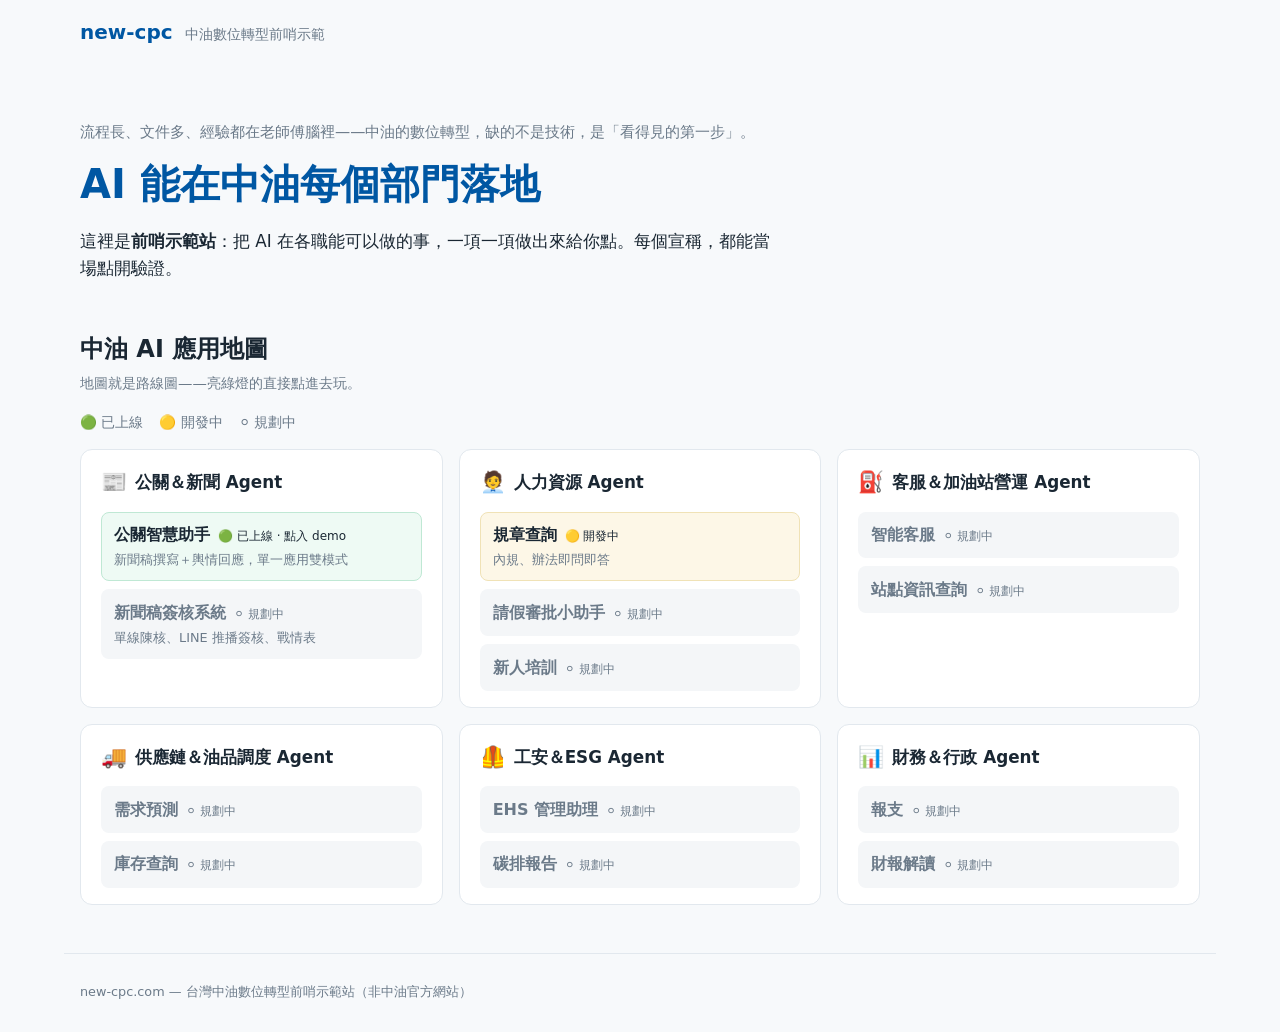
==== index.html @ 1ccafc50 "deploy: new-cpc/new-cpc@97434ff7803a4c97a3568c76634db798d4441cfb" ====
<!DOCTYPE html><html lang="zh-TW" data-astro-cid-hkbrpulz><head><meta charset="UTF-8"><meta name="viewport" content="width=device-width, initial-scale=1.0"><meta name="description" content="AI 能在中油每個部門落地——每個宣稱都能當場點開驗證的前哨示範站。"><link rel="icon" type="image/svg+xml" href="/favicon.svg"><link rel="manifest" href="/manifest.webmanifest"><link rel="apple-touch-icon" href="/pwa-192.png"><meta name="theme-color" content="#0057a3"><meta name="generator" content="Astro v7.0.5"><title>new-cpc｜台灣中油數位轉型前哨示範</title><script type="module">`serviceWorker`in navigator&&navigator.serviceWorker.register(`/sw.js`);</script><style>:root{--color-bg:#f7f9fb;--color-text:#1a2733;--color-brand:#0057a3;--color-accent:#00a06a;--color-muted:#6b7a89;--max-width:72rem}*{box-sizing:border-box}body{background:var(--color-bg);color:var(--color-text);margin:0;font-family:PingFang TC,Noto Sans TC,system-ui,sans-serif;line-height:1.6}main{max-width:var(--max-width);margin:0 auto;padding:1.5rem 1rem 3rem}.site-header[data-astro-cid-hkbrpulz]{max-width:var(--max-width);align-items:baseline;gap:.75rem;margin:0 auto;padding:1rem;display:flex}.brand[data-astro-cid-hkbrpulz]{color:var(--color-brand);font-size:1.25rem;font-weight:700;text-decoration:none}.tagline[data-astro-cid-hkbrpulz]{color:var(--color-muted);font-size:.9rem}.site-footer[data-astro-cid-hkbrpulz]{max-width:var(--max-width);color:var(--color-muted);border-top:1px solid #e2e8ee;margin:0 auto;padding:1rem;font-size:.8rem}
.map-legend[data-astro-cid-ywxj5p4a]{color:var(--color-muted);flex-wrap:wrap;gap:1rem;margin-bottom:1rem;font-size:.85rem;display:flex}.app-map[data-astro-cid-ywxj5p4a]{grid-template-columns:repeat(auto-fit,minmax(17rem,1fr));gap:1rem;display:grid}.domain[data-astro-cid-ywxj5p4a]{background:#fff;border:1px solid #e2e8ee;border-radius:.75rem;padding:1rem 1.25rem}.domain[data-astro-cid-ywxj5p4a] h3[data-astro-cid-ywxj5p4a]{align-items:center;gap:.5rem;margin:0 0 .75rem;font-size:1.05rem;display:flex}.domain-icon[data-astro-cid-ywxj5p4a]{font-size:1.3rem}.domain[data-astro-cid-ywxj5p4a] ul[data-astro-cid-ywxj5p4a]{flex-direction:column;gap:.5rem;margin:0;padding:0;list-style:none;display:flex}.app-node[data-astro-cid-ywxj5p4a]>a[data-astro-cid-ywxj5p4a],.app-node[data-astro-cid-ywxj5p4a]>div[data-astro-cid-ywxj5p4a]{border:1px solid #0000;border-radius:.5rem;padding:.6rem .75rem;display:block}.app-node[data-astro-cid-ywxj5p4a]>a[data-astro-cid-ywxj5p4a]{color:inherit;background:#eefaf4;border-color:#bfe8d4;text-decoration:none;transition:transform .12s,box-shadow .12s}.app-node[data-astro-cid-ywxj5p4a]>a[data-astro-cid-ywxj5p4a]:hover{transform:translateY(-2px);box-shadow:0 4px 12px #0057a31f}.status-dev[data-astro-cid-ywxj5p4a]>div[data-astro-cid-ywxj5p4a]{background:#fdf7e7;border-color:#f0e2b6}.status-planned[data-astro-cid-ywxj5p4a]>div[data-astro-cid-ywxj5p4a]{color:var(--color-muted);background:#f4f6f8}.app-name[data-astro-cid-ywxj5p4a]{margin-right:.5rem;font-weight:600}.badge[data-astro-cid-ywxj5p4a]{white-space:nowrap;font-size:.75rem}.blurb[data-astro-cid-ywxj5p4a]{color:var(--color-muted);margin-top:.15rem;font-size:.8rem;display:block}.hero[data-astro-cid-lcdefpme]{max-width:44rem;padding:2rem 0 1.5rem}.pain[data-astro-cid-lcdefpme]{color:var(--color-muted);margin:0 0 .5rem;font-size:.95rem}h1[data-astro-cid-lcdefpme]{color:var(--color-brand);margin:0 0 .75rem;font-size:clamp(1.75rem,4vw,2.5rem)}.positioning[data-astro-cid-lcdefpme]{margin:0;font-size:1.05rem}.map-section[data-astro-cid-lcdefpme] h2[data-astro-cid-lcdefpme]{margin:1.5rem 0 .25rem}.map-hint[data-astro-cid-lcdefpme]{color:var(--color-muted);margin:0 0 1rem;font-size:.9rem}
</style></head><body data-astro-cid-hkbrpulz><header class="site-header" data-astro-cid-hkbrpulz><a href="/" class="brand" data-astro-cid-hkbrpulz>new-cpc</a><span class="tagline" data-astro-cid-hkbrpulz>中油數位轉型前哨示範</span></header><main data-astro-cid-hkbrpulz><section class="hero" data-astro-cid-lcdefpme><p class="pain" data-astro-cid-lcdefpme>流程長、文件多、經驗都在老師傅腦裡——中油的數位轉型，缺的不是技術，是「看得見的第一步」。</p><h1 data-astro-cid-lcdefpme>AI 能在中油每個部門落地</h1><p class="positioning" data-astro-cid-lcdefpme>這裡是<strong data-astro-cid-lcdefpme>前哨示範站</strong>：把 AI 在各職能可以做的事，一項一項做出來給你點。每個宣稱，都能當場點開驗證。</p></section><section class="map-section" aria-labelledby="map-title" data-astro-cid-lcdefpme><h2 id="map-title" data-astro-cid-lcdefpme>中油 AI 應用地圖</h2><p class="map-hint" data-astro-cid-lcdefpme>地圖就是路線圖——亮綠燈的直接點進去玩。</p><div class="map-legend" aria-label="狀態圖例" data-astro-cid-ywxj5p4a><span class="legend-item" data-astro-cid-ywxj5p4a>🟢 已上線</span><span class="legend-item" data-astro-cid-ywxj5p4a>🟡 開發中</span><span class="legend-item" data-astro-cid-ywxj5p4a>⚪ 規劃中</span></div><div class="app-map" data-astro-cid-ywxj5p4a><section class="domain" aria-labelledby="domain-pr" data-astro-cid-ywxj5p4a><h3 id="domain-pr" data-astro-cid-ywxj5p4a><span class="domain-icon" aria-hidden="true" data-astro-cid-ywxj5p4a>📰</span>公關＆新聞 Agent</h3><ul data-astro-cid-ywxj5p4a><li class="app-node status-live" data-astro-cid-ywxj5p4a><a href="/apps/pr-assistant/" data-astro-cid-ywxj5p4a><span class="app-name" data-astro-cid-ywxj5p4a>公關智慧助手</span><span class="badge" data-astro-cid-ywxj5p4a>🟢 已上線 · 點入 demo</span><span class="blurb" data-astro-cid-ywxj5p4a>新聞稿撰寫＋輿情回應，單一應用雙模式</span></a></li><li class="app-node status-planned" data-astro-cid-ywxj5p4a><div data-astro-cid-ywxj5p4a><span class="app-name" data-astro-cid-ywxj5p4a>新聞稿簽核系統</span><span class="badge" data-astro-cid-ywxj5p4a>⚪ 規劃中</span><span class="blurb" data-astro-cid-ywxj5p4a>單線陳核、LINE 推播簽核、戰情表</span></div></li></ul></section><section class="domain" aria-labelledby="domain-hr" data-astro-cid-ywxj5p4a><h3 id="domain-hr" data-astro-cid-ywxj5p4a><span class="domain-icon" aria-hidden="true" data-astro-cid-ywxj5p4a>🧑‍💼</span>人力資源 Agent</h3><ul data-astro-cid-ywxj5p4a><li class="app-node status-dev" data-astro-cid-ywxj5p4a><div data-astro-cid-ywxj5p4a><span class="app-name" data-astro-cid-ywxj5p4a>規章查詢</span><span class="badge" data-astro-cid-ywxj5p4a>🟡 開發中</span><span class="blurb" data-astro-cid-ywxj5p4a>內規、辦法即問即答</span></div></li><li class="app-node status-planned" data-astro-cid-ywxj5p4a><div data-astro-cid-ywxj5p4a><span class="app-name" data-astro-cid-ywxj5p4a>請假審批小助手</span><span class="badge" data-astro-cid-ywxj5p4a>⚪ 規劃中</span></div></li><li class="app-node status-planned" data-astro-cid-ywxj5p4a><div data-astro-cid-ywxj5p4a><span class="app-name" data-astro-cid-ywxj5p4a>新人培訓</span><span class="badge" data-astro-cid-ywxj5p4a>⚪ 規劃中</span></div></li></ul></section><section class="domain" aria-labelledby="domain-service" data-astro-cid-ywxj5p4a><h3 id="domain-service" data-astro-cid-ywxj5p4a><span class="domain-icon" aria-hidden="true" data-astro-cid-ywxj5p4a>⛽</span>客服＆加油站營運 Agent</h3><ul data-astro-cid-ywxj5p4a><li class="app-node status-planned" data-astro-cid-ywxj5p4a><div data-astro-cid-ywxj5p4a><span class="app-name" data-astro-cid-ywxj5p4a>智能客服</span><span class="badge" data-astro-cid-ywxj5p4a>⚪ 規劃中</span></div></li><li class="app-node status-planned" data-astro-cid-ywxj5p4a><div data-astro-cid-ywxj5p4a><span class="app-name" data-astro-cid-ywxj5p4a>站點資訊查詢</span><span class="badge" data-astro-cid-ywxj5p4a>⚪ 規劃中</span></div></li></ul></section><section class="domain" aria-labelledby="domain-supply" data-astro-cid-ywxj5p4a><h3 id="domain-supply" data-astro-cid-ywxj5p4a><span class="domain-icon" aria-hidden="true" data-astro-cid-ywxj5p4a>🚚</span>供應鏈＆油品調度 Agent</h3><ul data-astro-cid-ywxj5p4a><li class="app-node status-planned" data-astro-cid-ywxj5p4a><div data-astro-cid-ywxj5p4a><span class="app-name" data-astro-cid-ywxj5p4a>需求預測</span><span class="badge" data-astro-cid-ywxj5p4a>⚪ 規劃中</span></div></li><li class="app-node status-planned" data-astro-cid-ywxj5p4a><div data-astro-cid-ywxj5p4a><span class="app-name" data-astro-cid-ywxj5p4a>庫存查詢</span><span class="badge" data-astro-cid-ywxj5p4a>⚪ 規劃中</span></div></li></ul></section><section class="domain" aria-labelledby="domain-ehs" data-astro-cid-ywxj5p4a><h3 id="domain-ehs" data-astro-cid-ywxj5p4a><span class="domain-icon" aria-hidden="true" data-astro-cid-ywxj5p4a>🦺</span>工安＆ESG Agent</h3><ul data-astro-cid-ywxj5p4a><li class="app-node status-planned" data-astro-cid-ywxj5p4a><div data-astro-cid-ywxj5p4a><span class="app-name" data-astro-cid-ywxj5p4a>EHS 管理助理</span><span class="badge" data-astro-cid-ywxj5p4a>⚪ 規劃中</span></div></li><li class="app-node status-planned" data-astro-cid-ywxj5p4a><div data-astro-cid-ywxj5p4a><span class="app-name" data-astro-cid-ywxj5p4a>碳排報告</span><span class="badge" data-astro-cid-ywxj5p4a>⚪ 規劃中</span></div></li></ul></section><section class="domain" aria-labelledby="domain-finance" data-astro-cid-ywxj5p4a><h3 id="domain-finance" data-astro-cid-ywxj5p4a><span class="domain-icon" aria-hidden="true" data-astro-cid-ywxj5p4a>📊</span>財務＆行政 Agent</h3><ul data-astro-cid-ywxj5p4a><li class="app-node status-planned" data-astro-cid-ywxj5p4a><div data-astro-cid-ywxj5p4a><span class="app-name" data-astro-cid-ywxj5p4a>報支</span><span class="badge" data-astro-cid-ywxj5p4a>⚪ 規劃中</span></div></li><li class="app-node status-planned" data-astro-cid-ywxj5p4a><div data-astro-cid-ywxj5p4a><span class="app-name" data-astro-cid-ywxj5p4a>財報解讀</span><span class="badge" data-astro-cid-ywxj5p4a>⚪ 規劃中</span></div></li></ul></section></div></section></main><footer class="site-footer" data-astro-cid-hkbrpulz><p data-astro-cid-hkbrpulz>new-cpc.com — 台灣中油數位轉型前哨示範站（非中油官方網站）</p></footer></body></html>
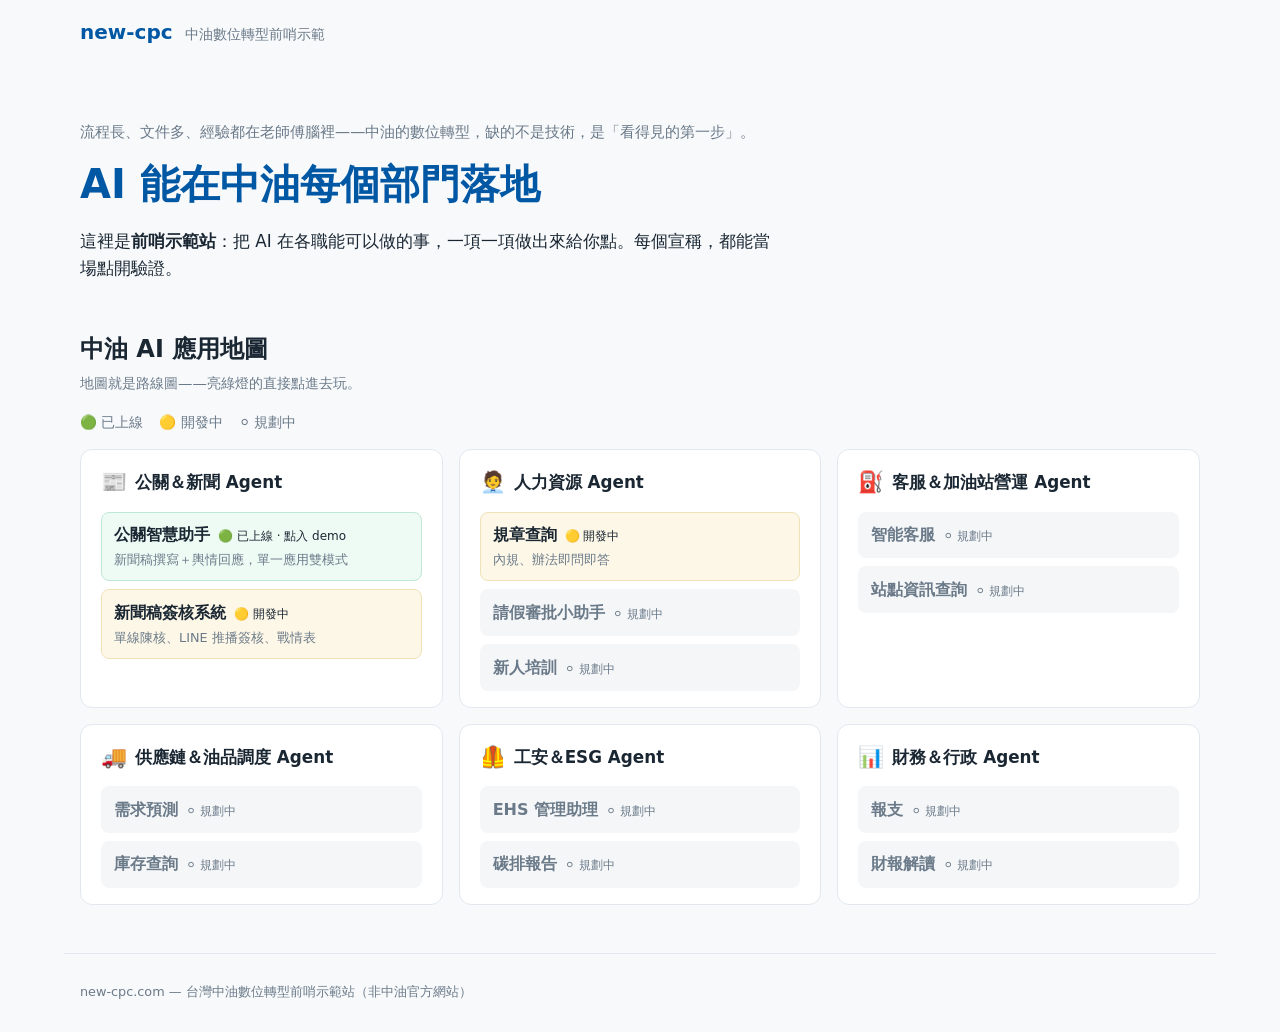
==== commit a7bb7667: "deploy: new-cpc/new-cpc@0987591aedd690bf629f2459b2be2bdca6d312c5" ====
--- a/index.html
+++ b/index.html
@@ -1,3 +1,3 @@
 <!DOCTYPE html><html lang="zh-TW" data-astro-cid-hkbrpulz><head><meta charset="UTF-8"><meta name="viewport" content="width=device-width, initial-scale=1.0"><meta name="description" content="AI 能在中油每個部門落地——每個宣稱都能當場點開驗證的前哨示範站。"><link rel="icon" type="image/svg+xml" href="/favicon.svg"><link rel="manifest" href="/manifest.webmanifest"><link rel="apple-touch-icon" href="/pwa-192.png"><meta name="theme-color" content="#0057a3"><meta name="generator" content="Astro v7.0.5"><title>new-cpc｜台灣中油數位轉型前哨示範</title><script type="module">`serviceWorker`in navigator&&navigator.serviceWorker.register(`/sw.js`);</script><style>:root{--color-bg:#f7f9fb;--color-text:#1a2733;--color-brand:#0057a3;--color-accent:#00a06a;--color-muted:#6b7a89;--max-width:72rem}*{box-sizing:border-box}body{background:var(--color-bg);color:var(--color-text);margin:0;font-family:PingFang TC,Noto Sans TC,system-ui,sans-serif;line-height:1.6}main{max-width:var(--max-width);margin:0 auto;padding:1.5rem 1rem 3rem}.site-header[data-astro-cid-hkbrpulz]{max-width:var(--max-width);align-items:baseline;gap:.75rem;margin:0 auto;padding:1rem;display:flex}.brand[data-astro-cid-hkbrpulz]{color:var(--color-brand);font-size:1.25rem;font-weight:700;text-decoration:none}.tagline[data-astro-cid-hkbrpulz]{color:var(--color-muted);font-size:.9rem}.site-footer[data-astro-cid-hkbrpulz]{max-width:var(--max-width);color:var(--color-muted);border-top:1px solid #e2e8ee;margin:0 auto;padding:1rem;font-size:.8rem}
 .map-legend[data-astro-cid-ywxj5p4a]{color:var(--color-muted);flex-wrap:wrap;gap:1rem;margin-bottom:1rem;font-size:.85rem;display:flex}.app-map[data-astro-cid-ywxj5p4a]{grid-template-columns:repeat(auto-fit,minmax(17rem,1fr));gap:1rem;display:grid}.domain[data-astro-cid-ywxj5p4a]{background:#fff;border:1px solid #e2e8ee;border-radius:.75rem;padding:1rem 1.25rem}.domain[data-astro-cid-ywxj5p4a] h3[data-astro-cid-ywxj5p4a]{align-items:center;gap:.5rem;margin:0 0 .75rem;font-size:1.05rem;display:flex}.domain-icon[data-astro-cid-ywxj5p4a]{font-size:1.3rem}.domain[data-astro-cid-ywxj5p4a] ul[data-astro-cid-ywxj5p4a]{flex-direction:column;gap:.5rem;margin:0;padding:0;list-style:none;display:flex}.app-node[data-astro-cid-ywxj5p4a]>a[data-astro-cid-ywxj5p4a],.app-node[data-astro-cid-ywxj5p4a]>div[data-astro-cid-ywxj5p4a]{border:1px solid #0000;border-radius:.5rem;padding:.6rem .75rem;display:block}.app-node[data-astro-cid-ywxj5p4a]>a[data-astro-cid-ywxj5p4a]{color:inherit;background:#eefaf4;border-color:#bfe8d4;text-decoration:none;transition:transform .12s,box-shadow .12s}.app-node[data-astro-cid-ywxj5p4a]>a[data-astro-cid-ywxj5p4a]:hover{transform:translateY(-2px);box-shadow:0 4px 12px #0057a31f}.status-dev[data-astro-cid-ywxj5p4a]>div[data-astro-cid-ywxj5p4a]{background:#fdf7e7;border-color:#f0e2b6}.status-planned[data-astro-cid-ywxj5p4a]>div[data-astro-cid-ywxj5p4a]{color:var(--color-muted);background:#f4f6f8}.app-name[data-astro-cid-ywxj5p4a]{margin-right:.5rem;font-weight:600}.badge[data-astro-cid-ywxj5p4a]{white-space:nowrap;font-size:.75rem}.blurb[data-astro-cid-ywxj5p4a]{color:var(--color-muted);margin-top:.15rem;font-size:.8rem;display:block}.hero[data-astro-cid-lcdefpme]{max-width:44rem;padding:2rem 0 1.5rem}.pain[data-astro-cid-lcdefpme]{color:var(--color-muted);margin:0 0 .5rem;font-size:.95rem}h1[data-astro-cid-lcdefpme]{color:var(--color-brand);margin:0 0 .75rem;font-size:clamp(1.75rem,4vw,2.5rem)}.positioning[data-astro-cid-lcdefpme]{margin:0;font-size:1.05rem}.map-section[data-astro-cid-lcdefpme] h2[data-astro-cid-lcdefpme]{margin:1.5rem 0 .25rem}.map-hint[data-astro-cid-lcdefpme]{color:var(--color-muted);margin:0 0 1rem;font-size:.9rem}
-</style></head><body data-astro-cid-hkbrpulz><header class="site-header" data-astro-cid-hkbrpulz><a href="/" class="brand" data-astro-cid-hkbrpulz>new-cpc</a><span class="tagline" data-astro-cid-hkbrpulz>中油數位轉型前哨示範</span></header><main data-astro-cid-hkbrpulz><section class="hero" data-astro-cid-lcdefpme><p class="pain" data-astro-cid-lcdefpme>流程長、文件多、經驗都在老師傅腦裡——中油的數位轉型，缺的不是技術，是「看得見的第一步」。</p><h1 data-astro-cid-lcdefpme>AI 能在中油每個部門落地</h1><p class="positioning" data-astro-cid-lcdefpme>這裡是<strong data-astro-cid-lcdefpme>前哨示範站</strong>：把 AI 在各職能可以做的事，一項一項做出來給你點。每個宣稱，都能當場點開驗證。</p></section><section class="map-section" aria-labelledby="map-title" data-astro-cid-lcdefpme><h2 id="map-title" data-astro-cid-lcdefpme>中油 AI 應用地圖</h2><p class="map-hint" data-astro-cid-lcdefpme>地圖就是路線圖——亮綠燈的直接點進去玩。</p><div class="map-legend" aria-label="狀態圖例" data-astro-cid-ywxj5p4a><span class="legend-item" data-astro-cid-ywxj5p4a>🟢 已上線</span><span class="legend-item" data-astro-cid-ywxj5p4a>🟡 開發中</span><span class="legend-item" data-astro-cid-ywxj5p4a>⚪ 規劃中</span></div><div class="app-map" data-astro-cid-ywxj5p4a><section class="domain" aria-labelledby="domain-pr" data-astro-cid-ywxj5p4a><h3 id="domain-pr" data-astro-cid-ywxj5p4a><span class="domain-icon" aria-hidden="true" data-astro-cid-ywxj5p4a>📰</span>公關＆新聞 Agent</h3><ul data-astro-cid-ywxj5p4a><li class="app-node status-live" data-astro-cid-ywxj5p4a><a href="/apps/pr-assistant/" data-astro-cid-ywxj5p4a><span class="app-name" data-astro-cid-ywxj5p4a>公關智慧助手</span><span class="badge" data-astro-cid-ywxj5p4a>🟢 已上線 · 點入 demo</span><span class="blurb" data-astro-cid-ywxj5p4a>新聞稿撰寫＋輿情回應，單一應用雙模式</span></a></li><li class="app-node status-planned" data-astro-cid-ywxj5p4a><div data-astro-cid-ywxj5p4a><span class="app-name" data-astro-cid-ywxj5p4a>新聞稿簽核系統</span><span class="badge" data-astro-cid-ywxj5p4a>⚪ 規劃中</span><span class="blurb" data-astro-cid-ywxj5p4a>單線陳核、LINE 推播簽核、戰情表</span></div></li></ul></section><section class="domain" aria-labelledby="domain-hr" data-astro-cid-ywxj5p4a><h3 id="domain-hr" data-astro-cid-ywxj5p4a><span class="domain-icon" aria-hidden="true" data-astro-cid-ywxj5p4a>🧑‍💼</span>人力資源 Agent</h3><ul data-astro-cid-ywxj5p4a><li class="app-node status-dev" data-astro-cid-ywxj5p4a><div data-astro-cid-ywxj5p4a><span class="app-name" data-astro-cid-ywxj5p4a>規章查詢</span><span class="badge" data-astro-cid-ywxj5p4a>🟡 開發中</span><span class="blurb" data-astro-cid-ywxj5p4a>內規、辦法即問即答</span></div></li><li class="app-node status-planned" data-astro-cid-ywxj5p4a><div data-astro-cid-ywxj5p4a><span class="app-name" data-astro-cid-ywxj5p4a>請假審批小助手</span><span class="badge" data-astro-cid-ywxj5p4a>⚪ 規劃中</span></div></li><li class="app-node status-planned" data-astro-cid-ywxj5p4a><div data-astro-cid-ywxj5p4a><span class="app-name" data-astro-cid-ywxj5p4a>新人培訓</span><span class="badge" data-astro-cid-ywxj5p4a>⚪ 規劃中</span></div></li></ul></section><section class="domain" aria-labelledby="domain-service" data-astro-cid-ywxj5p4a><h3 id="domain-service" data-astro-cid-ywxj5p4a><span class="domain-icon" aria-hidden="true" data-astro-cid-ywxj5p4a>⛽</span>客服＆加油站營運 Agent</h3><ul data-astro-cid-ywxj5p4a><li class="app-node status-planned" data-astro-cid-ywxj5p4a><div data-astro-cid-ywxj5p4a><span class="app-name" data-astro-cid-ywxj5p4a>智能客服</span><span class="badge" data-astro-cid-ywxj5p4a>⚪ 規劃中</span></div></li><li class="app-node status-planned" data-astro-cid-ywxj5p4a><div data-astro-cid-ywxj5p4a><span class="app-name" data-astro-cid-ywxj5p4a>站點資訊查詢</span><span class="badge" data-astro-cid-ywxj5p4a>⚪ 規劃中</span></div></li></ul></section><section class="domain" aria-labelledby="domain-supply" data-astro-cid-ywxj5p4a><h3 id="domain-supply" data-astro-cid-ywxj5p4a><span class="domain-icon" aria-hidden="true" data-astro-cid-ywxj5p4a>🚚</span>供應鏈＆油品調度 Agent</h3><ul data-astro-cid-ywxj5p4a><li class="app-node status-planned" data-astro-cid-ywxj5p4a><div data-astro-cid-ywxj5p4a><span class="app-name" data-astro-cid-ywxj5p4a>需求預測</span><span class="badge" data-astro-cid-ywxj5p4a>⚪ 規劃中</span></div></li><li class="app-node status-planned" data-astro-cid-ywxj5p4a><div data-astro-cid-ywxj5p4a><span class="app-name" data-astro-cid-ywxj5p4a>庫存查詢</span><span class="badge" data-astro-cid-ywxj5p4a>⚪ 規劃中</span></div></li></ul></section><section class="domain" aria-labelledby="domain-ehs" data-astro-cid-ywxj5p4a><h3 id="domain-ehs" data-astro-cid-ywxj5p4a><span class="domain-icon" aria-hidden="true" data-astro-cid-ywxj5p4a>🦺</span>工安＆ESG Agent</h3><ul data-astro-cid-ywxj5p4a><li class="app-node status-planned" data-astro-cid-ywxj5p4a><div data-astro-cid-ywxj5p4a><span class="app-name" data-astro-cid-ywxj5p4a>EHS 管理助理</span><span class="badge" data-astro-cid-ywxj5p4a>⚪ 規劃中</span></div></li><li class="app-node status-planned" data-astro-cid-ywxj5p4a><div data-astro-cid-ywxj5p4a><span class="app-name" data-astro-cid-ywxj5p4a>碳排報告</span><span class="badge" data-astro-cid-ywxj5p4a>⚪ 規劃中</span></div></li></ul></section><section class="domain" aria-labelledby="domain-finance" data-astro-cid-ywxj5p4a><h3 id="domain-finance" data-astro-cid-ywxj5p4a><span class="domain-icon" aria-hidden="true" data-astro-cid-ywxj5p4a>📊</span>財務＆行政 Agent</h3><ul data-astro-cid-ywxj5p4a><li class="app-node status-planned" data-astro-cid-ywxj5p4a><div data-astro-cid-ywxj5p4a><span class="app-name" data-astro-cid-ywxj5p4a>報支</span><span class="badge" data-astro-cid-ywxj5p4a>⚪ 規劃中</span></div></li><li class="app-node status-planned" data-astro-cid-ywxj5p4a><div data-astro-cid-ywxj5p4a><span class="app-name" data-astro-cid-ywxj5p4a>財報解讀</span><span class="badge" data-astro-cid-ywxj5p4a>⚪ 規劃中</span></div></li></ul></section></div></section></main><footer class="site-footer" data-astro-cid-hkbrpulz><p data-astro-cid-hkbrpulz>new-cpc.com — 台灣中油數位轉型前哨示範站（非中油官方網站）</p></footer></body></html>+</style></head><body data-astro-cid-hkbrpulz><header class="site-header" data-astro-cid-hkbrpulz><a href="/" class="brand" data-astro-cid-hkbrpulz>new-cpc</a><span class="tagline" data-astro-cid-hkbrpulz>中油數位轉型前哨示範</span></header><main data-astro-cid-hkbrpulz><section class="hero" data-astro-cid-lcdefpme><p class="pain" data-astro-cid-lcdefpme>流程長、文件多、經驗都在老師傅腦裡——中油的數位轉型，缺的不是技術，是「看得見的第一步」。</p><h1 data-astro-cid-lcdefpme>AI 能在中油每個部門落地</h1><p class="positioning" data-astro-cid-lcdefpme>這裡是<strong data-astro-cid-lcdefpme>前哨示範站</strong>：把 AI 在各職能可以做的事，一項一項做出來給你點。每個宣稱，都能當場點開驗證。</p></section><section class="map-section" aria-labelledby="map-title" data-astro-cid-lcdefpme><h2 id="map-title" data-astro-cid-lcdefpme>中油 AI 應用地圖</h2><p class="map-hint" data-astro-cid-lcdefpme>地圖就是路線圖——亮綠燈的直接點進去玩。</p><div class="map-legend" aria-label="狀態圖例" data-astro-cid-ywxj5p4a><span class="legend-item" data-astro-cid-ywxj5p4a>🟢 已上線</span><span class="legend-item" data-astro-cid-ywxj5p4a>🟡 開發中</span><span class="legend-item" data-astro-cid-ywxj5p4a>⚪ 規劃中</span></div><div class="app-map" data-astro-cid-ywxj5p4a><section class="domain" aria-labelledby="domain-pr" data-astro-cid-ywxj5p4a><h3 id="domain-pr" data-astro-cid-ywxj5p4a><span class="domain-icon" aria-hidden="true" data-astro-cid-ywxj5p4a>📰</span>公關＆新聞 Agent</h3><ul data-astro-cid-ywxj5p4a><li class="app-node status-live" data-astro-cid-ywxj5p4a><a href="/apps/pr-assistant/" data-astro-cid-ywxj5p4a><span class="app-name" data-astro-cid-ywxj5p4a>公關智慧助手</span><span class="badge" data-astro-cid-ywxj5p4a>🟢 已上線 · 點入 demo</span><span class="blurb" data-astro-cid-ywxj5p4a>新聞稿撰寫＋輿情回應，單一應用雙模式</span></a></li><li class="app-node status-dev" data-astro-cid-ywxj5p4a><div data-astro-cid-ywxj5p4a><span class="app-name" data-astro-cid-ywxj5p4a>新聞稿簽核系統</span><span class="badge" data-astro-cid-ywxj5p4a>🟡 開發中</span><span class="blurb" data-astro-cid-ywxj5p4a>單線陳核、LINE 推播簽核、戰情表</span></div></li></ul></section><section class="domain" aria-labelledby="domain-hr" data-astro-cid-ywxj5p4a><h3 id="domain-hr" data-astro-cid-ywxj5p4a><span class="domain-icon" aria-hidden="true" data-astro-cid-ywxj5p4a>🧑‍💼</span>人力資源 Agent</h3><ul data-astro-cid-ywxj5p4a><li class="app-node status-dev" data-astro-cid-ywxj5p4a><div data-astro-cid-ywxj5p4a><span class="app-name" data-astro-cid-ywxj5p4a>規章查詢</span><span class="badge" data-astro-cid-ywxj5p4a>🟡 開發中</span><span class="blurb" data-astro-cid-ywxj5p4a>內規、辦法即問即答</span></div></li><li class="app-node status-planned" data-astro-cid-ywxj5p4a><div data-astro-cid-ywxj5p4a><span class="app-name" data-astro-cid-ywxj5p4a>請假審批小助手</span><span class="badge" data-astro-cid-ywxj5p4a>⚪ 規劃中</span></div></li><li class="app-node status-planned" data-astro-cid-ywxj5p4a><div data-astro-cid-ywxj5p4a><span class="app-name" data-astro-cid-ywxj5p4a>新人培訓</span><span class="badge" data-astro-cid-ywxj5p4a>⚪ 規劃中</span></div></li></ul></section><section class="domain" aria-labelledby="domain-cs" data-astro-cid-ywxj5p4a><h3 id="domain-cs" data-astro-cid-ywxj5p4a><span class="domain-icon" aria-hidden="true" data-astro-cid-ywxj5p4a>⛽</span>客服＆加油站營運 Agent</h3><ul data-astro-cid-ywxj5p4a><li class="app-node status-planned" data-astro-cid-ywxj5p4a><div data-astro-cid-ywxj5p4a><span class="app-name" data-astro-cid-ywxj5p4a>智能客服</span><span class="badge" data-astro-cid-ywxj5p4a>⚪ 規劃中</span></div></li><li class="app-node status-planned" data-astro-cid-ywxj5p4a><div data-astro-cid-ywxj5p4a><span class="app-name" data-astro-cid-ywxj5p4a>站點資訊查詢</span><span class="badge" data-astro-cid-ywxj5p4a>⚪ 規劃中</span></div></li></ul></section><section class="domain" aria-labelledby="domain-scm" data-astro-cid-ywxj5p4a><h3 id="domain-scm" data-astro-cid-ywxj5p4a><span class="domain-icon" aria-hidden="true" data-astro-cid-ywxj5p4a>🚚</span>供應鏈＆油品調度 Agent</h3><ul data-astro-cid-ywxj5p4a><li class="app-node status-planned" data-astro-cid-ywxj5p4a><div data-astro-cid-ywxj5p4a><span class="app-name" data-astro-cid-ywxj5p4a>需求預測</span><span class="badge" data-astro-cid-ywxj5p4a>⚪ 規劃中</span></div></li><li class="app-node status-planned" data-astro-cid-ywxj5p4a><div data-astro-cid-ywxj5p4a><span class="app-name" data-astro-cid-ywxj5p4a>庫存查詢</span><span class="badge" data-astro-cid-ywxj5p4a>⚪ 規劃中</span></div></li></ul></section><section class="domain" aria-labelledby="domain-ehs" data-astro-cid-ywxj5p4a><h3 id="domain-ehs" data-astro-cid-ywxj5p4a><span class="domain-icon" aria-hidden="true" data-astro-cid-ywxj5p4a>🦺</span>工安＆ESG Agent</h3><ul data-astro-cid-ywxj5p4a><li class="app-node status-planned" data-astro-cid-ywxj5p4a><div data-astro-cid-ywxj5p4a><span class="app-name" data-astro-cid-ywxj5p4a>EHS 管理助理</span><span class="badge" data-astro-cid-ywxj5p4a>⚪ 規劃中</span></div></li><li class="app-node status-planned" data-astro-cid-ywxj5p4a><div data-astro-cid-ywxj5p4a><span class="app-name" data-astro-cid-ywxj5p4a>碳排報告</span><span class="badge" data-astro-cid-ywxj5p4a>⚪ 規劃中</span></div></li></ul></section><section class="domain" aria-labelledby="domain-fin" data-astro-cid-ywxj5p4a><h3 id="domain-fin" data-astro-cid-ywxj5p4a><span class="domain-icon" aria-hidden="true" data-astro-cid-ywxj5p4a>📊</span>財務＆行政 Agent</h3><ul data-astro-cid-ywxj5p4a><li class="app-node status-planned" data-astro-cid-ywxj5p4a><div data-astro-cid-ywxj5p4a><span class="app-name" data-astro-cid-ywxj5p4a>報支</span><span class="badge" data-astro-cid-ywxj5p4a>⚪ 規劃中</span></div></li><li class="app-node status-planned" data-astro-cid-ywxj5p4a><div data-astro-cid-ywxj5p4a><span class="app-name" data-astro-cid-ywxj5p4a>財報解讀</span><span class="badge" data-astro-cid-ywxj5p4a>⚪ 規劃中</span></div></li></ul></section></div></section></main><footer class="site-footer" data-astro-cid-hkbrpulz><p data-astro-cid-hkbrpulz>new-cpc.com — 台灣中油數位轉型前哨示範站（非中油官方網站）</p></footer></body></html>
